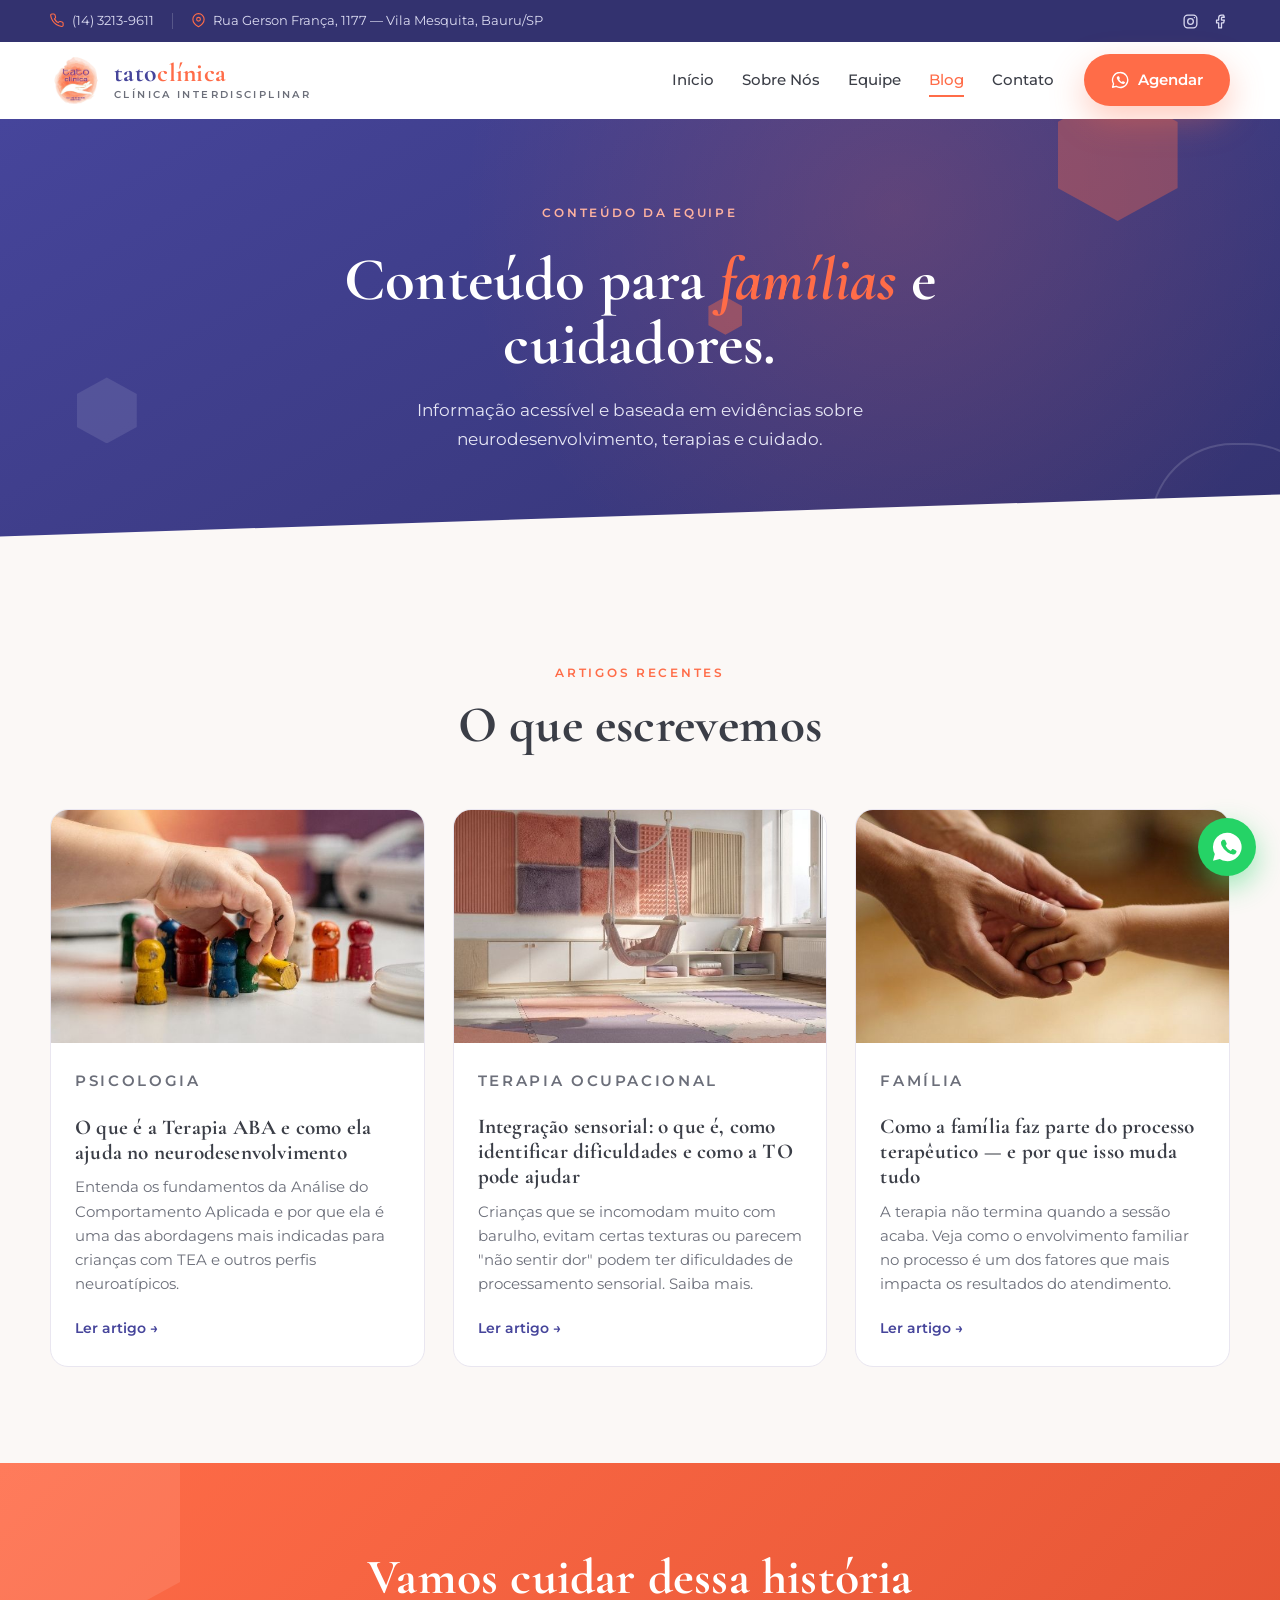
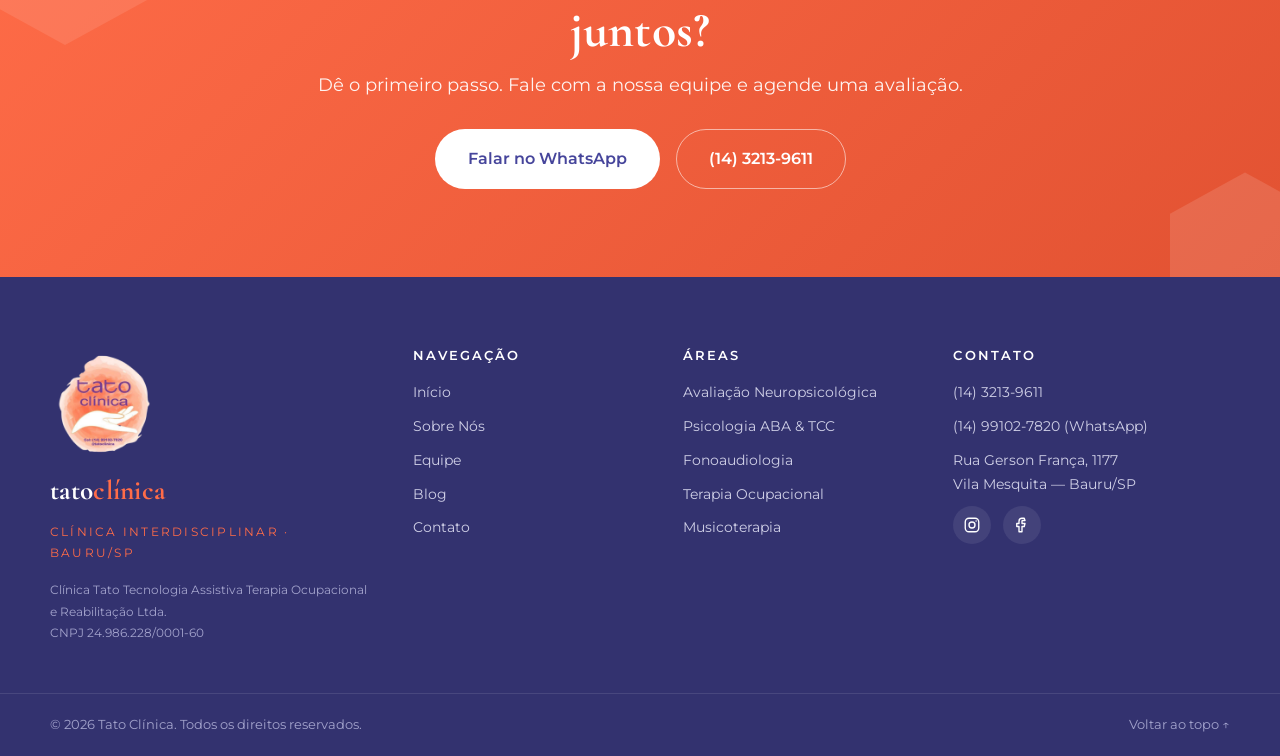
==== blog/index.html @ 5f47b499 "feat: publicacao inicial do site Co-authored-by: Cursor <cursoragent@cursor.com>" ====
<!-- ===================== blog/index.html ===================== -->
<!DOCTYPE html>
<html lang="pt-BR">
<head>
  <meta charset="UTF-8" />
  <meta name="viewport" content="width=device-width, initial-scale=1.0" />
  <title>Blog — Tato Clínica</title>
  <meta name="description" content="Artigos sobre neurodesenvolvimento, terapias e orientações para famílias — escritos pela equipe da Tato Clínica em Bauru/SP." />
  <link rel="apple-touch-icon" sizes="180x180" href="../assets/img/apple-touch-icon.png" />
  <link rel="icon" type="image/png" sizes="32x32" href="../assets/img/favicon-32x32.png" />
  <link rel="icon" type="image/png" sizes="16x16" href="../assets/img/favicon-16x16.png" />
  <link rel="icon" href="../assets/img/favicon.ico" />
  <link rel="manifest" href="../assets/img/site.webmanifest" />
  <meta name="theme-color" content="#ffffff" />

  <link rel="preconnect" href="https://fonts.googleapis.com">
  <link rel="preconnect" href="https://fonts.gstatic.com" crossorigin>
  <link href="https://fonts.googleapis.com/css2?family=Cormorant+Garamond:ital,wght@0,500;0,600;0,700;1,600&family=Montserrat:wght@400;500;600&display=swap" rel="stylesheet">

  <link rel="stylesheet" href="../style.css" />
</head>
<body>

  <!-- ============ TOP BAR ============ -->
  <div class="topbar">
    <div class="container topbar__inner">
      <span class="topbar__item">
        <svg class="ic" viewBox="0 0 24 24" aria-hidden="true"><path d="M21 16.5v3a2 2 0 0 1-2.2 2 19.8 19.8 0 0 1-8.6-3.1 19.5 19.5 0 0 1-6-6A19.8 19.8 0 0 1 1.1 3.8 2 2 0 0 1 3.1 1.6h3a2 2 0 0 1 2 1.7c.1 1 .4 1.9.7 2.8a2 2 0 0 1-.5 2.1L7.1 9.4a16 16 0 0 0 6 6l1.2-1.2a2 2 0 0 1 2.1-.5c.9.3 1.8.6 2.8.7a2 2 0 0 1 1.7 2Z"/></svg>
        (14) 3213-9611
      </span>
      <span class="topbar__divider" aria-hidden="true"></span>
      <span class="topbar__item">
        <svg class="ic" viewBox="0 0 24 24" aria-hidden="true"><path d="M21 10c0 7-9 12-9 12s-9-5-9-12a9 9 0 0 1 18 0Z"/><circle cx="12" cy="10" r="3"/></svg>
        Rua Gerson França, 1177 — Vila Mesquita, Bauru/SP
      </span>
      <span class="topbar__social">
        <a href="https://instagram.com/tatoclinica" target="_blank" rel="noopener" aria-label="Instagram da Tato Clínica">
          <svg class="ic" viewBox="0 0 24 24" aria-hidden="true"><rect x="3" y="3" width="18" height="18" rx="5"/><circle cx="12" cy="12" r="4"/><circle cx="17.5" cy="6.5" r="1" fill="currentColor" stroke="none"/></svg>
        </a>
        <a href="https://facebook.com/tatoclinica" target="_blank" rel="noopener" aria-label="Facebook da Tato Clínica">
          <svg class="ic" viewBox="0 0 24 24" aria-hidden="true"><path d="M15 3h-3a4 4 0 0 0-4 4v3H5v4h3v7h4v-7h3l1-4h-4V7a1 1 0 0 1 1-1h3Z"/></svg>
        </a>
      </span>
    </div>
  </div>

  <!-- ============ HEADER / NAV ============ -->
  <header class="site-header" id="topo">
    <div class="container header__inner">
      <a href="/" class="brand" aria-label="Tato Clínica — início">
        <span class="brand__mark">
          <img src="../assets/img/logo-fundo-claro-tatoclinica_.png" alt="Logo da Tato Clínica" />
        </span>
        <span class="brand__text">
          <span class="brand__word">tato<em>clínica</em></span>
          <span class="brand__sub">Clínica Interdisciplinar</span>
        </span>
      </a>

      <nav class="nav" id="primary-nav" aria-label="Navegação principal">
        <ul class="nav__list">
          <li><a href="/" class="nav__link">Início</a></li>
          <li><a href="/sobre/" class="nav__link">Sobre Nós</a></li>
          <li><a href="/equipe/" class="nav__link">Equipe</a></li>
          <li><a href="/blog/" class="nav__link is-active">Blog</a></li>
          <li><a href="/contato/" class="nav__link">Contato</a></li>
        </ul>
        <a class="btn btn--coral nav__cta" href="https://wa.me/5514991027820?text=Ol%C3%A1!%20Gostaria%20de%20agendar%20um%20atendimento%20na%20Tato%20Cl%C3%ADnica." target="_blank" rel="noopener">
          <svg class="ic" viewBox="0 0 24 24" aria-hidden="true"><path d="M12 2a10 10 0 0 0-8.6 15l-1.3 4.7 4.8-1.3A10 10 0 1 0 12 2Z"/><path d="M8.5 7.5c.3-.6.6-.6.9-.6h.7c.2 0 .5 0 .7.5l.9 2c.1.3.1.5 0 .7l-.5.7c-.1.2-.2.4 0 .7a7 7 0 0 0 3 3c.3.1.5.1.7-.1l.7-.8c.2-.2.4-.2.7-.1l2 1c.4.2.4.4.4.6 0 1.1-.9 2.1-2 2.2-.6 0-1.4.1-4.4-1.6a11 11 0 0 1-4-4.6c-.6-1.3-.6-2.4-.4-3z" fill="#fff" stroke="none"/></svg>
          Agendar
        </a>
        <button class="nav__close" id="navClose" aria-label="Fechar menu">&times;</button>
      </nav>

      <button class="hamburger" id="hamburger" aria-label="Abrir menu" aria-expanded="false" aria-controls="primary-nav">
        <span></span><span></span><span></span>
      </button>
    </div>
  </header>
  <div class="nav-overlay" id="navOverlay"></div>

  <main>

    <!-- ============ PAGE HERO ============ -->
    <section class="page-hero">
      <div class="hero__deco" aria-hidden="true">
        <span class="hex hex--a"></span>
        <span class="hex hex--b"></span>
        <span class="hex hex--c"></span>
        <span class="hex hex--ring"></span>
      </div>

      <div class="container page-hero__inner">
        <p class="eyebrow eyebrow--light" data-reveal>Conteúdo da equipe</p>
        <h1 class="page-hero__title" data-reveal>
          Conteúdo para <em>famílias</em> e cuidadores.
        </h1>
        <p class="page-hero__lead" data-reveal>
          Informação acessível e baseada em evidências sobre neurodesenvolvimento, terapias e cuidado.
        </p>
      </div>

      <div class="page-hero__wave" style="background:var(--warm)" aria-hidden="true"></div>
    </section>

    <!-- ============ LISTAGEM DE POSTS ============ -->
    <section class="blog-section">
      <div class="container">
        <header class="section-head" data-reveal>
          <p class="eyebrow">Artigos recentes</p>
          <h2 class="section-title">O que escrevemos</h2>
        </header>

        <div class="blog-grid">
          <article class="blog-card" data-reveal>
            <div class="blog-card__thumb">
              <img src="../assets/img/blog-thumb-aba-tatoclinica.jpg" alt="Terapia ABA — criança em sessão terapêutica" loading="lazy">
            </div>
            <div class="blog-card__body">
              <p class="blog-card__cat">Psicologia</p>
              <h3>O que é a Terapia ABA e como ela ajuda no neurodesenvolvimento</h3>
              <p>Entenda os fundamentos da Análise do Comportamento Aplicada e por que ela é uma das abordagens mais indicadas para crianças com TEA e outros perfis neuroatípicos.</p>
              <a href="/blog/o-que-e-terapia-aba/" class="blog-card__link">Ler artigo →</a>
            </div>
          </article>

          <article class="blog-card" data-reveal>
            <div class="blog-card__thumb">
              <img src="../assets/img/blog-thumb-integracao-sensorial-tatoclinica.jpg" alt="Sala de integração sensorial para crianças" loading="lazy">
            </div>
            <div class="blog-card__body">
              <p class="blog-card__cat">Terapia Ocupacional</p>
              <h3>Integração sensorial: o que é, como identificar dificuldades e como a TO pode ajudar</h3>
              <p>Crianças que se incomodam muito com barulho, evitam certas texturas ou parecem "não sentir dor" podem ter dificuldades de processamento sensorial. Saiba mais.</p>
              <a href="/blog/integracao-sensorial-criancas/" class="blog-card__link">Ler artigo →</a>
            </div>
          </article>

          <article class="blog-card" data-reveal>
            <div class="blog-card__thumb">
              <img src="../assets/img/blog-thumb-familia-tatoclinica.jpg" alt="Família e cuidado no processo terapêutico" loading="lazy">
            </div>
            <div class="blog-card__body">
              <p class="blog-card__cat">Família</p>
              <h3>Como a família faz parte do processo terapêutico — e por que isso muda tudo</h3>
              <p>A terapia não termina quando a sessão acaba. Veja como o envolvimento familiar no processo é um dos fatores que mais impacta os resultados do atendimento.</p>
              <a href="/blog/orientando-familias-no-processo-terapeutico/" class="blog-card__link">Ler artigo →</a>
            </div>
          </article>
        </div>
      </div>
    </section>

    <!-- ============ CTA BAND ============ -->
    <section class="cta-band">
      <div class="cta-band__deco" aria-hidden="true"><span class="hex hex--f"></span><span class="hex hex--g"></span></div>
      <div class="container cta-band__inner" data-reveal>
        <h2>Vamos cuidar dessa história juntos?</h2>
        <p>Dê o primeiro passo. Fale com a nossa equipe e agende uma avaliação.</p>
        <div class="cta-band__actions">
          <a class="btn btn--white btn--lg" href="https://wa.me/5514991027820?text=Ol%C3%A1!%20Gostaria%20de%20agendar%20uma%20avalia%C3%A7%C3%A3o%20na%20Tato%20Cl%C3%ADnica." target="_blank" rel="noopener">Falar no WhatsApp</a>
          <a class="btn btn--outline-light btn--lg" href="tel:+551432139611">(14) 3213-9611</a>
        </div>
      </div>
    </section>

  </main>

  <!-- ============ FOOTER ============ -->
  <footer class="site-footer">
    <div class="container footer__grid">
      <div class="footer__brand">
        <img class="footer__logo" src="../assets/img/logo-fundo-claro-tatoclinica_.png" alt="Logo da Tato Clínica">
        <span class="brand__word brand__word--light">tato<em>clínica</em></span>
        <p class="footer__tag">Clínica Interdisciplinar · Bauru/SP</p>
        <p class="footer__legal">Clínica Tato Tecnologia Assistiva Terapia Ocupacional e Reabilitação Ltda.<br>CNPJ 24.986.228/0001-60</p>
      </div>

      <nav class="footer__col" aria-label="Páginas">
        <h4>Navegação</h4>
        <a href="/">Início</a>
        <a href="/sobre/">Sobre Nós</a>
        <a href="/equipe/">Equipe</a>
        <a href="/blog/">Blog</a>
        <a href="/contato/">Contato</a>
      </nav>

      <nav class="footer__col" aria-label="Áreas">
        <h4>Áreas</h4>
        <a href="/#areas">Avaliação Neuropsicológica</a>
        <a href="/#areas">Psicologia ABA &amp; TCC</a>
        <a href="/#areas">Fonoaudiologia</a>
        <a href="/#areas">Terapia Ocupacional</a>
        <a href="/#areas">Musicoterapia</a>
      </nav>

      <div class="footer__col footer__contact">
        <h4>Contato</h4>
        <a href="tel:+551432139611">(14) 3213-9611</a>
        <a href="https://wa.me/5514991027820" target="_blank" rel="noopener">(14) 99102-7820 (WhatsApp)</a>
        <span>Rua Gerson França, 1177<br>Vila Mesquita — Bauru/SP</span>
        <div class="footer__social">
          <a href="https://instagram.com/tatoclinica" target="_blank" rel="noopener" aria-label="Instagram"><svg class="ic" viewBox="0 0 24 24"><rect x="3" y="3" width="18" height="18" rx="5"/><circle cx="12" cy="12" r="4"/><circle cx="17.5" cy="6.5" r="1" fill="currentColor" stroke="none"/></svg></a>
          <a href="https://facebook.com/tatoclinica" target="_blank" rel="noopener" aria-label="Facebook"><svg class="ic" viewBox="0 0 24 24"><path d="M15 3h-3a4 4 0 0 0-4 4v3H5v4h3v7h4v-7h3l1-4h-4V7a1 1 0 0 1 1-1h3Z"/></svg></a>
        </div>
      </div>
    </div>

    <div class="footer__bar">
      <div class="container footer__bar-inner">
        <span>© <span id="year">2026</span> Tato Clínica. Todos os direitos reservados.</span>
        <a href="#topo" class="footer__top">Voltar ao topo ↑</a>
      </div>
    </div>
  </footer>

  <a class="wa-float" href="https://wa.me/5514991027820?text=Ol%C3%A1!%20Vim%20pelo%20site%20da%20Tato%20Cl%C3%ADnica." target="_blank" rel="noopener" aria-label="Fale conosco no WhatsApp">
    <svg viewBox="0 0 24 24" aria-hidden="true"><path d="M12 2a10 10 0 0 0-8.6 15l-1.3 4.7 4.8-1.3A10 10 0 1 0 12 2Z" fill="#fff"/><path d="M8.5 7.5c.3-.6.6-.6.9-.6h.7c.2 0 .5 0 .7.5l.9 2c.1.3.1.5 0 .7l-.5.7c-.1.2-.2.4 0 .7a7 7 0 0 0 3 3c.3.1.5.1.7-.1l.7-.8c.2-.2.4-.2.7-.1l2 1c.4.2.4.4.4.6 0 1.1-.9 2.1-2 2.2-.6 0-1.4.1-4.4-1.6a11 11 0 0 1-4-4.6c-.6-1.3-.6-2.4-.4-3z" fill="#25D366"/></svg>
  </a>

  <script src="../script.js"></script>
</body>
</html>
---- style.css ----
/* ===================== style.css ===================== */
/* Tato Clínica — Clínica Interdisciplinar
   Paleta: Carvão #3B3E47 · Branco #FFF · Coral #FF6C48 · Roxo #46459B
            Coral-300 #FCC5AC (pêssego médio, fundos decorativos)
   Tipografia: Cormorant Garamond (títulos) + Montserrat (corpo)
   Motivo de marca: hexágono coral                                    */

:root{
  --carvao:#3B3E47;
  --branco:#FFFFFF;
  --coral:#FF6C48;
  --coral-700:#E25232;
  --coral-300:#FCC5AC;
  --coral-200:#FFE3DA;
  --roxo:#46459B;
  --roxo-800:#33326F;
  --roxo-600:#54539F;
  --roxo-300:#9897cf;
  --roxo-050:#F1F1FB;
  --warm:#FBF8F6;
  --ink:#3B3E47;
  --muted:#6c6f7a;
  --line:#e9e6f0;

  --font-display:'Cormorant Garamond', Georgia, serif;
  --font-body:'Montserrat', 'Helvetica Neue', Arial, sans-serif;

  --maxw:1180px;
  --radius:18px;
  --shadow-sm:0 4px 18px rgba(59,62,71,.07);
  --shadow-md:0 18px 45px rgba(59,62,71,.12);
  --shadow-coral:0 14px 34px rgba(255,108,72,.35);
  --ease:cubic-bezier(.22,.61,.36,1);
}

*{box-sizing:border-box;margin:0;padding:0}
html{scroll-behavior:smooth;-webkit-text-size-adjust:100%}
body{
  font-family:var(--font-body);
  color:var(--ink);
  background:var(--branco);
  line-height:1.65;
  font-weight:400;
  overflow-x:hidden;
}
img{max-width:100%;display:block}
a{color:inherit;text-decoration:none}
ul{list-style:none}
.container{width:min(100% - 40px, var(--maxw));margin-inline:auto}

/* ---------- Tipografia base ---------- */
h1,h2,h3,h4{font-family:var(--font-display);font-weight:700;line-height:1.08;color:var(--carvao);letter-spacing:.2px}
.section-title{font-size:clamp(2rem,4.6vw,3.2rem);margin-bottom:.4em}
.section-title em{font-style:italic;color:var(--coral)}
.section-head{max-width:680px;margin:0 auto 56px;text-align:center}
.section-sub{color:var(--muted);font-size:1.05rem}
.eyebrow{
  font-family:var(--font-body);font-weight:600;font-size:.78rem;
  text-transform:uppercase;letter-spacing:.22em;color:var(--coral);
  margin-bottom:14px;display:inline-block;
}
.eyebrow--light{color:#ffb3a0}
.ic{width:18px;height:18px;fill:none;stroke:currentColor;stroke-width:1.8;stroke-linecap:round;stroke-linejoin:round}

/* ---------- Botões ---------- */
.btn{
  --b:var(--coral);
  display:inline-flex;align-items:center;gap:9px;
  font-family:var(--font-body);font-weight:600;font-size:.92rem;
  padding:13px 26px;border-radius:999px;border:1.5px solid transparent;
  cursor:pointer;transition:transform .25s var(--ease), box-shadow .25s var(--ease), background .25s, color .25s;
  white-space:nowrap;
}
.btn--lg{padding:16px 32px;font-size:1rem}
.btn--coral{background:var(--coral);color:#fff;box-shadow:var(--shadow-coral)}
.btn--coral:hover{background:var(--coral-700);transform:translateY(-3px)}
.btn--coral .ic{stroke:#fff}
.btn--ghost{background:transparent;color:#fff;border-color:rgba(255,255,255,.45)}
.btn--ghost:hover{background:rgba(255,255,255,.12);transform:translateY(-3px)}
.btn--white{background:#fff;color:var(--roxo)}
.btn--white:hover{transform:translateY(-3px);box-shadow:0 16px 34px rgba(0,0,0,.18)}
.btn--outline-light{background:transparent;color:#fff;border-color:rgba(255,255,255,.55)}
.btn--outline-light:hover{background:rgba(255,255,255,.12);transform:translateY(-3px)}

/* ---------- Top bar ---------- */
.topbar{background:var(--roxo-800);color:#dcdcf2;font-size:.8rem}
.topbar__inner{display:flex;align-items:center;gap:18px;min-height:42px;flex-wrap:wrap}
.topbar__item{display:inline-flex;align-items:center;gap:7px}
.topbar__item .ic{width:15px;height:15px;color:var(--coral)}
.topbar__divider{width:1px;height:16px;background:rgba(255,255,255,.18)}
.topbar__social{margin-left:auto;display:flex;gap:14px}
.topbar__social a{display:inline-flex;transition:color .2s}
.topbar__social a:hover{color:var(--coral)}
.topbar__social .ic{width:17px;height:17px}

/* ---------- Header / Nav ---------- */
.site-header{position:sticky;top:0;z-index:60;background:rgba(255,255,255,.92);backdrop-filter:blur(10px);border-bottom:1px solid transparent;transition:box-shadow .3s, border-color .3s, background .3s}
.site-header.is-scrolled{box-shadow:0 6px 24px rgba(59,62,71,.08);border-color:var(--line)}
.header__inner{display:flex;align-items:center;gap:24px;min-height:76px}

.brand{display:flex;align-items:center;gap:12px}
.brand__mark{width:52px;height:52px;flex:none;display:block}
.brand__mark img{width:100%;height:100%;object-fit:contain}
.brand__text{display:flex;flex-direction:column;line-height:1}
.brand__word{font-family:var(--font-display);font-weight:700;font-size:1.6rem;color:var(--roxo);letter-spacing:.3px}
.brand__word em{font-style:normal;color:var(--coral)}
.brand__word--light{color:#fff;font-size:1.7rem}
.brand__word--light em{color:var(--coral)}
.brand__sub{font-family:var(--font-body);font-size:.62rem;font-weight:600;letter-spacing:.24em;text-transform:uppercase;color:var(--muted);margin-top:4px}

.nav{display:flex;align-items:center;gap:30px;margin-left:auto}
.nav__list{display:flex;gap:28px}
.nav__link{position:relative;font-weight:500;font-size:.95rem;color:var(--carvao);padding:6px 0;transition:color .2s}
.nav__link::after{content:"";position:absolute;left:0;bottom:-2px;width:0;height:2px;background:var(--coral);transition:width .3s var(--ease)}
.nav__link:hover,.nav__link.is-active{color:var(--coral)}
.nav__link:hover::after,.nav__link.is-active::after{width:100%}
.nav__close{display:none;background:none;border:0;font-size:2.2rem;color:#fff;cursor:pointer;line-height:1}

.hamburger{display:none;flex-direction:column;gap:5px;background:none;border:0;cursor:pointer;padding:8px}
.hamburger span{width:26px;height:2.5px;background:var(--carvao);border-radius:2px;transition:.3s var(--ease)}
.nav-overlay{position:fixed;inset:0;background:rgba(51,50,111,.45);opacity:0;visibility:hidden;transition:.3s;z-index:55}
.nav-overlay.is-open{opacity:1;visibility:visible}

/* ---------- Hexágonos decorativos ---------- */
.hex{
  position:absolute;display:block;
  background:var(--coral);
  clip-path:polygon(50% 0,100% 25%,100% 75%,50% 100%,0 75%,0 25%);
  opacity:.5;
}
.hex--ring{
  background:none;border:2px solid rgba(255,255,255,.35);
  clip-path:none;border-radius:0;
  -webkit-mask:none;
}

/* ---------- Hero ---------- */
.hero{position:relative;background:linear-gradient(150deg,var(--roxo) 0%,var(--roxo-800) 100%);color:#fff;overflow:hidden;padding:84px 0 120px}
.hero::before{content:"";position:absolute;inset:0;background:radial-gradient(circle at 78% 18%, rgba(255,108,72,.20), transparent 45%);pointer-events:none}
.hero__deco{position:absolute;inset:0;pointer-events:none}
.hero__deco .hex--a{width:120px;height:132px;top:-30px;right:8%;opacity:.35;animation:float 9s ease-in-out infinite}
.hero__deco .hex--b{width:60px;height:66px;bottom:120px;left:6%;background:#fff;opacity:.10;animation:float 7s ease-in-out infinite reverse}
.hero__deco .hex--c{width:34px;height:38px;top:40%;right:42%;opacity:.4;animation:float 8s ease-in-out infinite}
.hero__deco .hex--ring{width:180px;height:180px;border-radius:46%;bottom:-60px;right:-50px;opacity:.4}

.hero__inner{position:relative;display:grid;grid-template-columns:1.05fr .95fr;gap:60px;align-items:center}
.hero__title{font-size:clamp(2.6rem,6vw,4.6rem);line-height:1.02;color:#fff;margin:6px 0 22px}
.hero__title em{font-style:italic;color:var(--coral)}
.hero__lead{font-size:1.12rem;color:#e6e6f5;max-width:540px;margin-bottom:34px}
.hero__actions{display:flex;gap:16px;flex-wrap:wrap;margin-bottom:30px}
.hero__trust{display:inline-flex;align-items:center;gap:10px;font-size:.92rem;color:#c8c8e8}
.hero__dot{width:9px;height:9px;border-radius:50%;background:var(--coral);box-shadow:0 0 0 5px rgba(255,108,72,.22)}

.hero__visual{position:relative}
.hero__figure{position:relative;border-radius:26px;overflow:hidden;box-shadow:0 30px 70px rgba(0,0,0,.35);border:6px solid rgba(255,255,255,.08)}
.hero__figure img{width:100%;height:440px;object-fit:cover}
.hero__badge{position:absolute;bottom:-26px;left:-26px;background:var(--coral);color:#fff;border-radius:20px;padding:18px 24px;text-align:center;box-shadow:var(--shadow-coral)}
.hero__badge strong{font-family:var(--font-display);font-size:2.6rem;display:block;line-height:1}
.hero__badge span{font-size:.74rem;font-weight:600;text-transform:uppercase;letter-spacing:.12em}
.hero__wave{position:absolute;left:0;right:0;bottom:-1px;height:70px;background:var(--branco);clip-path:polygon(0 60%,100% 0,100% 100%,0 100%)}

/* ---------- Stats ---------- */
.stats{background:var(--branco);padding:64px 0}
.stats__grid{display:grid;grid-template-columns:repeat(3,1fr);gap:30px}
.stat{text-align:center;padding:24px;border-radius:var(--radius);background:var(--warm);border:1px solid var(--line);position:relative;overflow:hidden}
.stat::before{content:"";position:absolute;top:-20px;right:-20px;width:70px;height:78px;background:var(--coral-300);clip-path:polygon(50% 0,100% 25%,100% 75%,50% 100%,0 75%,0 25%)}
.stat__num{font-family:var(--font-display);font-weight:700;font-size:3.2rem;color:var(--roxo);line-height:1;display:block;position:relative}
.stat__num--word{font-size:2.6rem}
.stat__label{display:block;margin-top:10px;color:var(--muted);font-size:.95rem;position:relative}

/* ---------- Sobre ---------- */
.sobre{padding:104px 0;background:var(--coral-300)}
.sobre__grid{display:grid;grid-template-columns:.9fr 1.1fr;gap:70px;align-items:center}
.sobre__media{position:relative}
.hexframe{position:relative;border-radius:24px;overflow:hidden;box-shadow:var(--shadow-md)}
.hexframe img{width:100%;height:480px;object-fit:cover}
.hexframe__accent{position:absolute;width:130px;height:144px;background:var(--coral);clip-path:polygon(50% 0,100% 25%,100% 75%,50% 100%,0 75%,0 25%);top:-34px;left:-34px;z-index:-1;opacity:.9}
.sobre__media::after{content:"";position:absolute;width:90px;height:100px;border:2px solid var(--roxo-300);clip-path:polygon(50% 0,100% 25%,100% 75%,50% 100%,0 75%,0 25%);bottom:-30px;right:-22px;z-index:-1}
.sobre__text p{margin-bottom:18px;color:var(--carvao)}
.sobre__text strong{color:var(--carvao)}
.pills{display:flex;flex-wrap:wrap;gap:10px;margin-top:28px}
.pills li{background:rgba(255,255,255,.65);color:var(--roxo);font-size:.84rem;font-weight:500;padding:9px 16px;border-radius:999px;border:1px solid rgba(70,69,155,.18)}

/* ---------- Áreas ---------- */
.areas{padding:104px 0;background:var(--warm)}
.areas__grid{display:grid;grid-template-columns:repeat(3,1fr);gap:24px}
.area-card{background:#fff;border:1px solid var(--line);border-radius:var(--radius);padding:34px 30px;transition:transform .35s var(--ease), box-shadow .35s var(--ease), border-color .35s;position:relative;overflow:hidden}
.area-card::after{content:"";position:absolute;inset:0;background:linear-gradient(180deg,transparent 60%,rgba(70,69,155,.04));opacity:0;transition:.35s}
.area-card:hover{transform:translateY(-8px);box-shadow:var(--shadow-md);border-color:transparent}
.area-card:hover::after{opacity:1}
.area-card--wide{grid-column:span 2}
.area-card__icon{display:grid;place-items:center;width:62px;height:68px;margin-bottom:22px;background:linear-gradient(150deg,var(--roxo),var(--roxo-600));clip-path:polygon(50% 0,100% 25%,100% 75%,50% 100%,0 75%,0 25%);transition:.35s var(--ease)}
.area-card__icon svg{width:28px;height:28px;fill:none;stroke:#fff;stroke-width:1.7;stroke-linecap:round;stroke-linejoin:round}
.area-card:hover .area-card__icon{background:linear-gradient(150deg,var(--coral),var(--coral-700));transform:rotate(-6deg) scale(1.05)}
.area-card h3{font-size:1.45rem;margin-bottom:10px}
.area-card p{color:var(--muted);font-size:.95rem}

/* ---------- Missão / Visão ---------- */
.purpose{position:relative;background:linear-gradient(135deg,var(--carvao),#2e313a);color:#fff;padding:96px 0;overflow:hidden}
.purpose__deco .hex--d{width:200px;height:220px;top:-50px;right:-40px;opacity:.12;background:#fff}
.purpose__deco .hex--e{width:120px;height:132px;bottom:-40px;left:-30px;opacity:.5}
.purpose__grid{position:relative;display:grid;grid-template-columns:1fr 1fr;gap:30px}
.purpose__card{background:rgba(255,255,255,.05);border:1px solid rgba(255,255,255,.12);border-radius:var(--radius);padding:40px 38px;backdrop-filter:blur(4px);transition:transform .35s var(--ease), background .35s}
.purpose__card:hover{transform:translateY(-6px);background:rgba(255,255,255,.08)}
.purpose__tag{font-family:var(--font-display);font-size:1.9rem;color:var(--coral);display:block;margin-bottom:14px}
.purpose__card p{color:#dadbe4;font-size:1.05rem}

/* ---------- Valores ---------- */
.values{padding:104px 0;background:var(--branco)}
.values__grid{display:grid;grid-template-columns:repeat(4,1fr);gap:22px}
.value{padding:30px 26px;border-radius:var(--radius);background:var(--warm);border:1px solid var(--line);transition:transform .3s var(--ease), box-shadow .3s}
.value:hover{transform:translateY(-6px);box-shadow:var(--shadow-sm);background:#fff}
.value__hex{display:grid;place-items:center;width:50px;height:56px;margin-bottom:18px;background:var(--coral-300);color:var(--coral-700);font-family:var(--font-display);font-weight:700;font-size:1.25rem;clip-path:polygon(50% 0,100% 25%,100% 75%,50% 100%,0 75%,0 25%)}
.value h3{font-size:1.28rem;margin-bottom:8px}
.value p{color:var(--muted);font-size:.9rem}

/* ---------- Equipe ---------- */
.team{padding:104px 0;background:var(--roxo-050)}
.team__grid{display:grid;grid-template-columns:repeat(4,1fr);gap:26px}
.member{background:#fff;border:1px solid var(--line);border-radius:var(--radius);padding:32px 22px;text-align:center;transition:transform .35s var(--ease), box-shadow .35s}
.member:hover{transform:translateY(-8px);box-shadow:var(--shadow-md)}
.member__frame{width:140px;height:154px;margin:0 auto 18px;position:relative}
.member__frame::before{content:"";position:absolute;inset:-7px;background:var(--coral);clip-path:polygon(50% 0,100% 25%,100% 75%,50% 100%,0 75%,0 25%);transition:.35s var(--ease)}
.member:hover .member__frame::before{background:var(--roxo);transform:rotate(6deg)}
.member__frame img{position:relative;width:100%;height:100%;object-fit:cover;clip-path:polygon(50% 0,100% 25%,100% 75%,50% 100%,0 75%,0 25%)}
.member h3{font-size:1.32rem;margin-bottom:2px}
.member__role{color:var(--coral);font-weight:600;font-size:.86rem}
.member__reg{color:var(--roxo);font-size:.74rem;font-weight:600;letter-spacing:.05em;margin:4px 0 12px}
.member__areas{color:var(--muted);font-size:.83rem;line-height:1.55}

/* ---------- CTA band ---------- */
.cta-band{position:relative;background:linear-gradient(135deg,var(--coral),var(--coral-700));color:#fff;padding:88px 0;overflow:hidden;text-align:center}
.cta-band__deco .hex--f{width:230px;height:252px;top:-70px;left:-50px;background:#fff;opacity:.10}
.cta-band__deco .hex--g{width:150px;height:165px;bottom:-60px;right:-40px;background:#fff;opacity:.12}
.cta-band__inner{position:relative;max-width:680px;margin:0 auto}
.cta-band h2{color:#fff;font-size:clamp(2rem,4.5vw,3.1rem);margin-bottom:12px}
.cta-band p{font-size:1.1rem;color:rgba(255,255,255,.92);margin-bottom:30px}
.cta-band__actions{display:flex;gap:16px;justify-content:center;flex-wrap:wrap}

/* ---------- Contato ---------- */
.contact{padding:104px 0;background:var(--branco)}
.contact__grid{display:grid;grid-template-columns:1fr 1.1fr;gap:60px;align-items:start}
.contact__list{margin-top:18px;display:flex;flex-direction:column;gap:22px}
.contact__list li{display:flex;gap:16px;align-items:flex-start}
.contact__ic{flex:none;display:grid;place-items:center;width:48px;height:53px;background:var(--roxo-050);color:var(--roxo);clip-path:polygon(50% 0,100% 25%,100% 75%,50% 100%,0 75%,0 25%)}
.contact__ic svg{width:22px;height:22px;fill:none;stroke:currentColor;stroke-width:1.7;stroke-linecap:round;stroke-linejoin:round}
.contact__list strong{color:var(--carvao)}
.contact__list a:hover{color:var(--coral)}
.contact__note{margin-top:24px;font-size:.88rem;color:var(--muted);font-style:italic}
.contact__map{border-radius:var(--radius);overflow:hidden;box-shadow:var(--shadow-md);border:1px solid var(--line)}
.contact__map iframe{width:100%;height:440px;border:0;display:block;filter:grayscale(.15)}

/* ---------- Footer ---------- */
.site-footer{background:var(--roxo-800);color:#cfcfe6}
.footer__grid{display:grid;grid-template-columns:1.4fr 1fr 1fr 1.2fr;gap:40px;padding:72px 0 50px}
.footer__logo{width:108px;height:auto;margin-bottom:12px}
.footer__tag{font-size:.78rem;letter-spacing:.18em;text-transform:uppercase;color:var(--coral);margin:8px 0 16px}
.footer__legal{font-size:.78rem;color:#a3a3cc;line-height:1.7}
.footer__col h4{font-family:var(--font-body);font-size:.8rem;text-transform:uppercase;letter-spacing:.16em;color:#fff;margin-bottom:18px;font-weight:600}
.footer__col a,.footer__col span{display:block;color:#cfcfe6;font-size:.9rem;margin-bottom:10px;transition:color .2s}
.footer__col a:hover{color:var(--coral)}
.footer__social{display:flex;gap:12px;margin-top:8px}
.footer__social a{display:inline-flex;width:38px;height:38px;border-radius:50%;background:rgba(255,255,255,.08);align-items:center;justify-content:center;margin:0}
.footer__social a:hover{background:var(--coral)}
.footer__social .ic{width:18px;height:18px;color:#fff}
.footer__bar{border-top:1px solid rgba(255,255,255,.1)}
.footer__bar-inner{display:flex;justify-content:space-between;align-items:center;padding:20px 0;font-size:.82rem;color:#a3a3cc;flex-wrap:wrap;gap:10px}
.footer__top:hover{color:var(--coral)}

/* ---------- WhatsApp flutuante ---------- */
.wa-float{position:fixed;bottom:24px;right:24px;width:58px;height:58px;border-radius:50%;background:#25D366;display:grid;place-items:center;box-shadow:0 10px 28px rgba(37,211,102,.45);z-index:70;transition:transform .25s var(--ease);animation:pulse 2.4s infinite}
.wa-float:hover{transform:scale(1.08)}
.wa-float svg{width:34px;height:34px}

/* ---------- Animações ---------- */
@keyframes float{0%,100%{transform:translateY(0) rotate(0)}50%{transform:translateY(-18px) rotate(8deg)}}
@keyframes pulse{0%{box-shadow:0 10px 28px rgba(37,211,102,.45),0 0 0 0 rgba(37,211,102,.5)}70%{box-shadow:0 10px 28px rgba(37,211,102,.45),0 0 0 16px rgba(37,211,102,0)}100%{box-shadow:0 10px 28px rgba(37,211,102,.45),0 0 0 0 rgba(37,211,102,0)}}

[data-reveal]{opacity:0;transform:translateY(28px);transition:opacity .7s var(--ease), transform .7s var(--ease)}
[data-reveal].is-visible{opacity:1;transform:none}
/* stagger dentro de grids */
.areas__grid [data-reveal].is-visible,
.values__grid [data-reveal].is-visible,
.team__grid [data-reveal].is-visible{transition-delay:var(--d,0s)}

/* ---------- Responsivo ---------- */
@media (max-width:980px){
  .hero__inner,.sobre__grid,.contact__grid{grid-template-columns:1fr}
  .hero__visual{order:-1;max-width:520px}
  .hero__badge{left:auto;right:-10px}
  .areas__grid,.values__grid,.team__grid{grid-template-columns:repeat(2,1fr)}
  .area-card--wide{grid-column:span 2}
  .purpose__grid{grid-template-columns:1fr}
  .footer__grid{grid-template-columns:1fr 1fr}
}
@media (max-width:760px){
  .topbar__item:nth-child(3),.topbar__divider{display:none}
  .hamburger{display:flex;margin-left:auto}
  .nav{
    position:fixed;top:0;right:0;height:100dvh;width:min(82%,340px);
    background:var(--roxo-800);flex-direction:column;align-items:flex-start;
    padding:90px 32px 40px;gap:0;margin:0;z-index:60;
    transform:translateX(100%);transition:transform .35s var(--ease);
  }
  .nav.is-open{transform:translateX(0)}
  .nav__list{flex-direction:column;gap:6px;width:100%}
  .nav__link{color:#fff;font-size:1.1rem;display:block;padding:12px 0;border-bottom:1px solid rgba(255,255,255,.1);width:100%}
  .nav__link::after{display:none}
  .nav__cta{margin-top:22px;width:100%;justify-content:center}
  .nav__close{display:block;position:absolute;top:22px;right:26px}
}
@media (max-width:560px){
  .stats__grid{grid-template-columns:1fr;gap:16px}
  .areas__grid,.values__grid,.team__grid{grid-template-columns:1fr}
  .area-card--wide{grid-column:span 1}
  .hero{padding:56px 0 90px}
  .hero__figure img{height:320px}
  .cta-band__actions{flex-direction:column}
  .btn{width:100%;justify-content:center}
  .footer__grid{grid-template-columns:1fr}
}

/* ---------- Hero de páginas internas ---------- */
.page-hero{
  position:relative;
  background:linear-gradient(150deg,var(--roxo) 0%,var(--roxo-800) 100%);
  color:#fff;overflow:hidden;padding:80px 0 110px;text-align:center;
}
.page-hero::before{
  content:"";position:absolute;inset:0;
  background:radial-gradient(circle at 70% 20%, rgba(255,108,72,.18), transparent 45%);
  pointer-events:none;
}
.page-hero__inner{position:relative;max-width:720px;margin:0 auto}
.page-hero__title{font-size:clamp(2.2rem,5vw,3.8rem);color:#fff;margin:10px 0 20px;line-height:1.06}
.page-hero__title em{font-style:italic;color:var(--coral)}
.page-hero__lead{font-size:1.08rem;color:#e6e6f5;max-width:560px;margin:0 auto}
.page-hero__wave{
  position:absolute;left:0;right:0;bottom:-1px;height:70px;
  background:var(--branco);clip-path:polygon(0 60%,100% 0,100% 100%,0 100%);
}
.page-hero--warm .page-hero__wave{background:var(--warm)}

/* ---------- Blog — listagem ---------- */
.blog-section{padding:96px 0;background:var(--warm)}
.blog-grid{display:grid;grid-template-columns:repeat(3,1fr);gap:28px}
.blog-card{
  background:#fff;border:1px solid var(--line);border-radius:var(--radius);
  overflow:hidden;display:flex;flex-direction:column;
  transition:transform .35s var(--ease),box-shadow .35s var(--ease);
}
.blog-card:hover{transform:translateY(-8px);box-shadow:var(--shadow-md)}
.blog-card__thumb{aspect-ratio:16/10;overflow:hidden}
.blog-card__thumb img{width:100%;height:100%;object-fit:cover;transition:transform .4s var(--ease)}
.blog-card:hover .blog-card__thumb img{transform:scale(1.04)}
.blog-card__body{padding:26px 24px;flex:1;display:flex;flex-direction:column}
.blog-card__cat{
  font-size:.75rem;font-weight:600;text-transform:uppercase;
  letter-spacing:.18em;color:var(--coral);margin-bottom:10px;
}
.blog-card h3{font-size:1.32rem;margin-bottom:10px;line-height:1.2}
.blog-card p{color:var(--muted);font-size:.92rem;flex:1;margin-bottom:20px}
.blog-card__link{
  display:inline-flex;align-items:center;gap:6px;
  font-size:.88rem;font-weight:600;color:var(--roxo);
  transition:color .2s,gap .2s;
}
.blog-card__link:hover{color:var(--coral);gap:10px}

/* ---------- Blog — artigo ---------- */
.post-wrap{max-width:780px;margin:0 auto;padding:72px 20px 104px}
.post-back{
  display:inline-flex;align-items:center;gap:8px;color:var(--roxo);
  font-weight:600;font-size:.9rem;margin-bottom:40px;transition:color .2s,gap .2s;
}
.post-back:hover{color:var(--coral);gap:12px}
.post-header{margin-bottom:44px}
.post-header__cat{
  font-size:.78rem;font-weight:600;text-transform:uppercase;
  letter-spacing:.2em;color:var(--coral);display:inline-block;margin-bottom:14px;
}
.post-header__title{
  font-family:var(--font-display);font-weight:700;
  font-size:clamp(1.9rem,4.5vw,3.2rem);
  color:var(--carvao);line-height:1.08;margin-bottom:18px;
}
.post-header__meta{
  color:var(--muted);font-size:.86rem;
  display:flex;gap:16px;flex-wrap:wrap;align-items:center;
}
.post-header__meta span{display:inline-flex;align-items:center;gap:5px}
.post-header__thumb{
  margin-top:36px;border-radius:var(--radius);
  overflow:hidden;box-shadow:var(--shadow-md);
}
.post-header__thumb img{width:100%;height:auto;display:block}
.post-body{color:#4d505b;font-size:1.04rem;line-height:1.8;margin-top:48px}
.post-body h2{font-family:var(--font-display);font-size:1.85rem;color:var(--carvao);margin:44px 0 16px}
.post-body h3{font-family:var(--font-display);font-size:1.4rem;color:var(--carvao);margin:34px 0 12px}
.post-body p{margin-bottom:20px}
.post-body ul,.post-body ol{margin:0 0 20px 22px}
.post-body li{margin-bottom:8px}
.post-body strong{color:var(--carvao)}
.post-cta{
  margin-top:60px;padding:40px 36px;background:var(--roxo-050);
  border-radius:var(--radius);border:1px solid var(--line);text-align:center;
}
.post-cta h3{font-size:1.65rem;margin-bottom:10px}
.post-cta p{color:var(--muted);margin-bottom:24px}

/* ---------- Contato — formulário ---------- */
.contact-form{margin-top:36px;display:flex;flex-direction:column;gap:18px}
.form-group label{
  display:block;font-size:.84rem;font-weight:600;
  color:var(--carvao);margin-bottom:6px;
}
.form-group input,
.form-group select,
.form-group textarea{
  width:100%;padding:13px 16px;
  border:1.5px solid var(--line);border-radius:12px;
  font-family:var(--font-body);font-size:.95rem;color:var(--ink);
  background:#fff;outline:none;
  transition:border-color .2s,box-shadow .2s;
}
.form-group input:focus,
.form-group select:focus,
.form-group textarea:focus{
  border-color:var(--roxo);
  box-shadow:0 0 0 3px rgba(70,69,155,.1);
}
.form-group textarea{resize:vertical;min-height:110px}

@media(max-width:980px){
  .blog-grid{grid-template-columns:repeat(2,1fr)}
}
@media(max-width:560px){
  .blog-grid{grid-template-columns:1fr}
  .post-wrap{padding:48px 0 70px}
  .post-cta{padding:28px 22px}
}

@media (prefers-reduced-motion:reduce){
  *{animation:none!important;transition:none!important}
  [data-reveal]{opacity:1;transform:none}
}
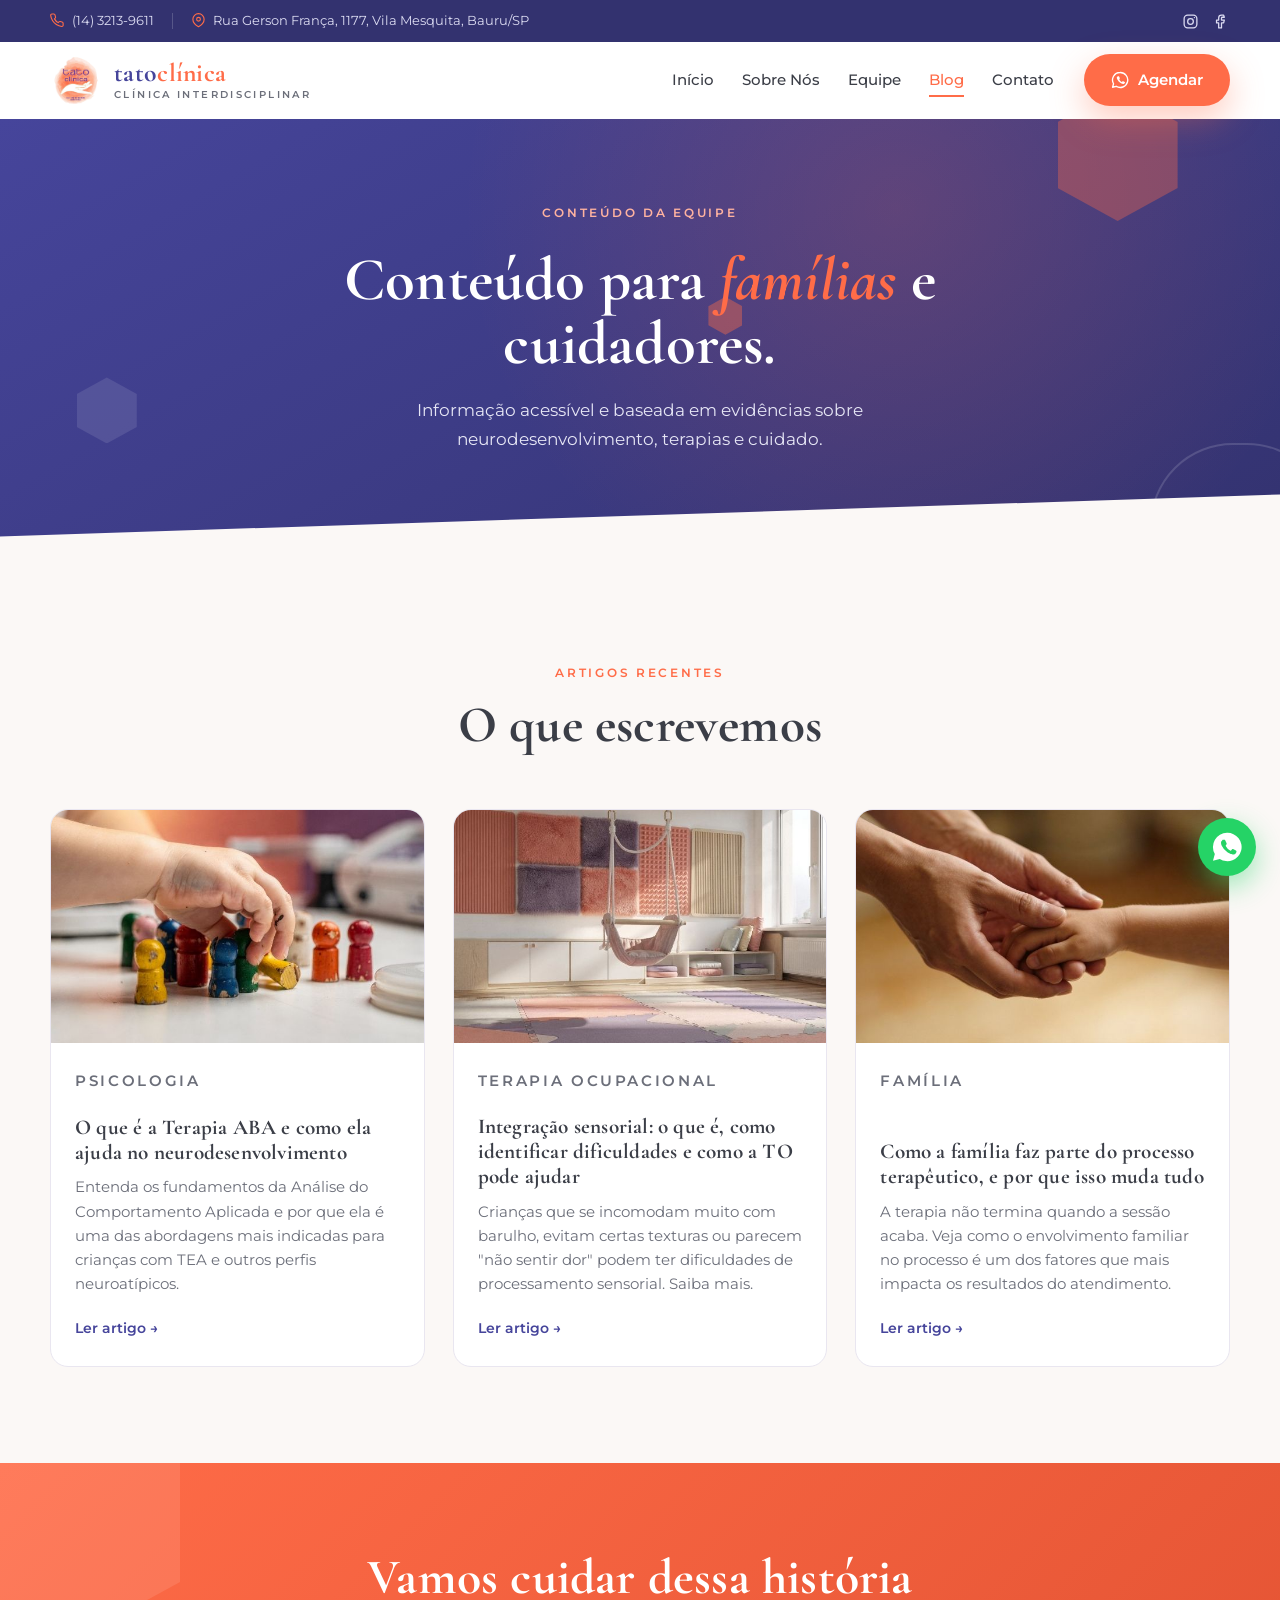
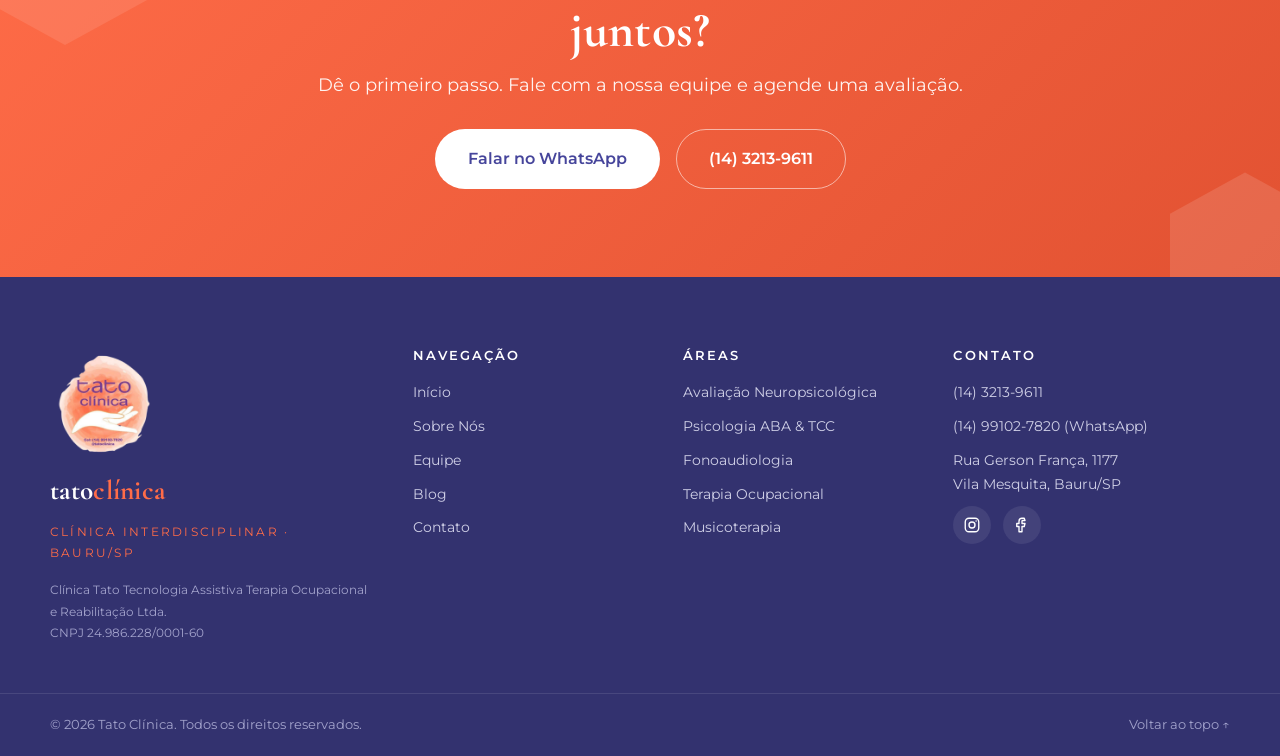
==== commit cb14f229: "refactor: update HTML titles and improve address formatting across multiple pages" ====
--- a/blog/index.html
+++ b/blog/index.html
@@ -4,13 +4,13 @@
 <head>
   <meta charset="UTF-8" />
   <meta name="viewport" content="width=device-width, initial-scale=1.0" />
-  <title>Blog — Tato Clínica</title>
-  <meta name="description" content="Artigos sobre neurodesenvolvimento, terapias e orientações para famílias — escritos pela equipe da Tato Clínica em Bauru/SP." />
-  <link rel="apple-touch-icon" sizes="180x180" href="../assets/img/apple-touch-icon.png" />
-  <link rel="icon" type="image/png" sizes="32x32" href="../assets/img/favicon-32x32.png" />
-  <link rel="icon" type="image/png" sizes="16x16" href="../assets/img/favicon-16x16.png" />
-  <link rel="icon" href="../assets/img/favicon.ico" />
-  <link rel="manifest" href="../assets/img/site.webmanifest" />
+  <title>Blog | Tato Clínica</title>
+  <meta name="description" content="Artigos sobre neurodesenvolvimento, terapias e orientações para famílias, escritos pela equipe da Tato Clínica em Bauru/SP." />
+  <link rel="apple-touch-icon" sizes="180x180" href="/assets/img/apple-touch-icon.png" />
+  <link rel="icon" type="image/png" sizes="32x32" href="/assets/img/favicon-32x32.png" />
+  <link rel="icon" type="image/png" sizes="16x16" href="/assets/img/favicon-16x16.png" />
+  <link rel="icon" href="/assets/img/favicon.ico" />
+  <link rel="manifest" href="/assets/img/site.webmanifest" />
   <meta name="theme-color" content="#ffffff" />
 
   <link rel="preconnect" href="https://fonts.googleapis.com">
@@ -31,7 +31,7 @@
       <span class="topbar__divider" aria-hidden="true"></span>
       <span class="topbar__item">
         <svg class="ic" viewBox="0 0 24 24" aria-hidden="true"><path d="M21 10c0 7-9 12-9 12s-9-5-9-12a9 9 0 0 1 18 0Z"/><circle cx="12" cy="10" r="3"/></svg>
-        Rua Gerson França, 1177 — Vila Mesquita, Bauru/SP
+        Rua Gerson França, 1177, Vila Mesquita, Bauru/SP
       </span>
       <span class="topbar__social">
         <a href="https://instagram.com/tatoclinica" target="_blank" rel="noopener" aria-label="Instagram da Tato Clínica">
@@ -47,7 +47,7 @@
   <!-- ============ HEADER / NAV ============ -->
   <header class="site-header" id="topo">
     <div class="container header__inner">
-      <a href="/" class="brand" aria-label="Tato Clínica — início">
+      <a href="/" class="brand" aria-label="Tato Clínica, início">
         <span class="brand__mark">
           <img src="../assets/img/logo-fundo-claro-tatoclinica_.png" alt="Logo da Tato Clínica" />
         </span>
@@ -114,7 +114,7 @@
         <div class="blog-grid">
           <article class="blog-card" data-reveal>
             <div class="blog-card__thumb">
-              <img src="../assets/img/blog-thumb-aba-tatoclinica.jpg" alt="Terapia ABA — criança em sessão terapêutica" loading="lazy">
+              <img src="../assets/img/blog-thumb-aba-tatoclinica.jpg" alt="Terapia ABA: criança em sessão terapêutica" loading="lazy">
             </div>
             <div class="blog-card__body">
               <p class="blog-card__cat">Psicologia</p>
@@ -142,7 +142,7 @@
             </div>
             <div class="blog-card__body">
               <p class="blog-card__cat">Família</p>
-              <h3>Como a família faz parte do processo terapêutico — e por que isso muda tudo</h3>
+              <h3>Como a família faz parte do processo terapêutico, e por que isso muda tudo</h3>
               <p>A terapia não termina quando a sessão acaba. Veja como o envolvimento familiar no processo é um dos fatores que mais impacta os resultados do atendimento.</p>
               <a href="/blog/orientando-familias-no-processo-terapeutico/" class="blog-card__link">Ler artigo →</a>
             </div>
@@ -198,7 +198,7 @@
         <h4>Contato</h4>
         <a href="tel:+551432139611">(14) 3213-9611</a>
         <a href="https://wa.me/5514991027820" target="_blank" rel="noopener">(14) 99102-7820 (WhatsApp)</a>
-        <span>Rua Gerson França, 1177<br>Vila Mesquita — Bauru/SP</span>
+        <span>Rua Gerson França, 1177<br>Vila Mesquita, Bauru/SP</span>
         <div class="footer__social">
           <a href="https://instagram.com/tatoclinica" target="_blank" rel="noopener" aria-label="Instagram"><svg class="ic" viewBox="0 0 24 24"><rect x="3" y="3" width="18" height="18" rx="5"/><circle cx="12" cy="12" r="4"/><circle cx="17.5" cy="6.5" r="1" fill="currentColor" stroke="none"/></svg></a>
           <a href="https://facebook.com/tatoclinica" target="_blank" rel="noopener" aria-label="Facebook"><svg class="ic" viewBox="0 0 24 24"><path d="M15 3h-3a4 4 0 0 0-4 4v3H5v4h3v7h4v-7h3l1-4h-4V7a1 1 0 0 1 1-1h3Z"/></svg></a>
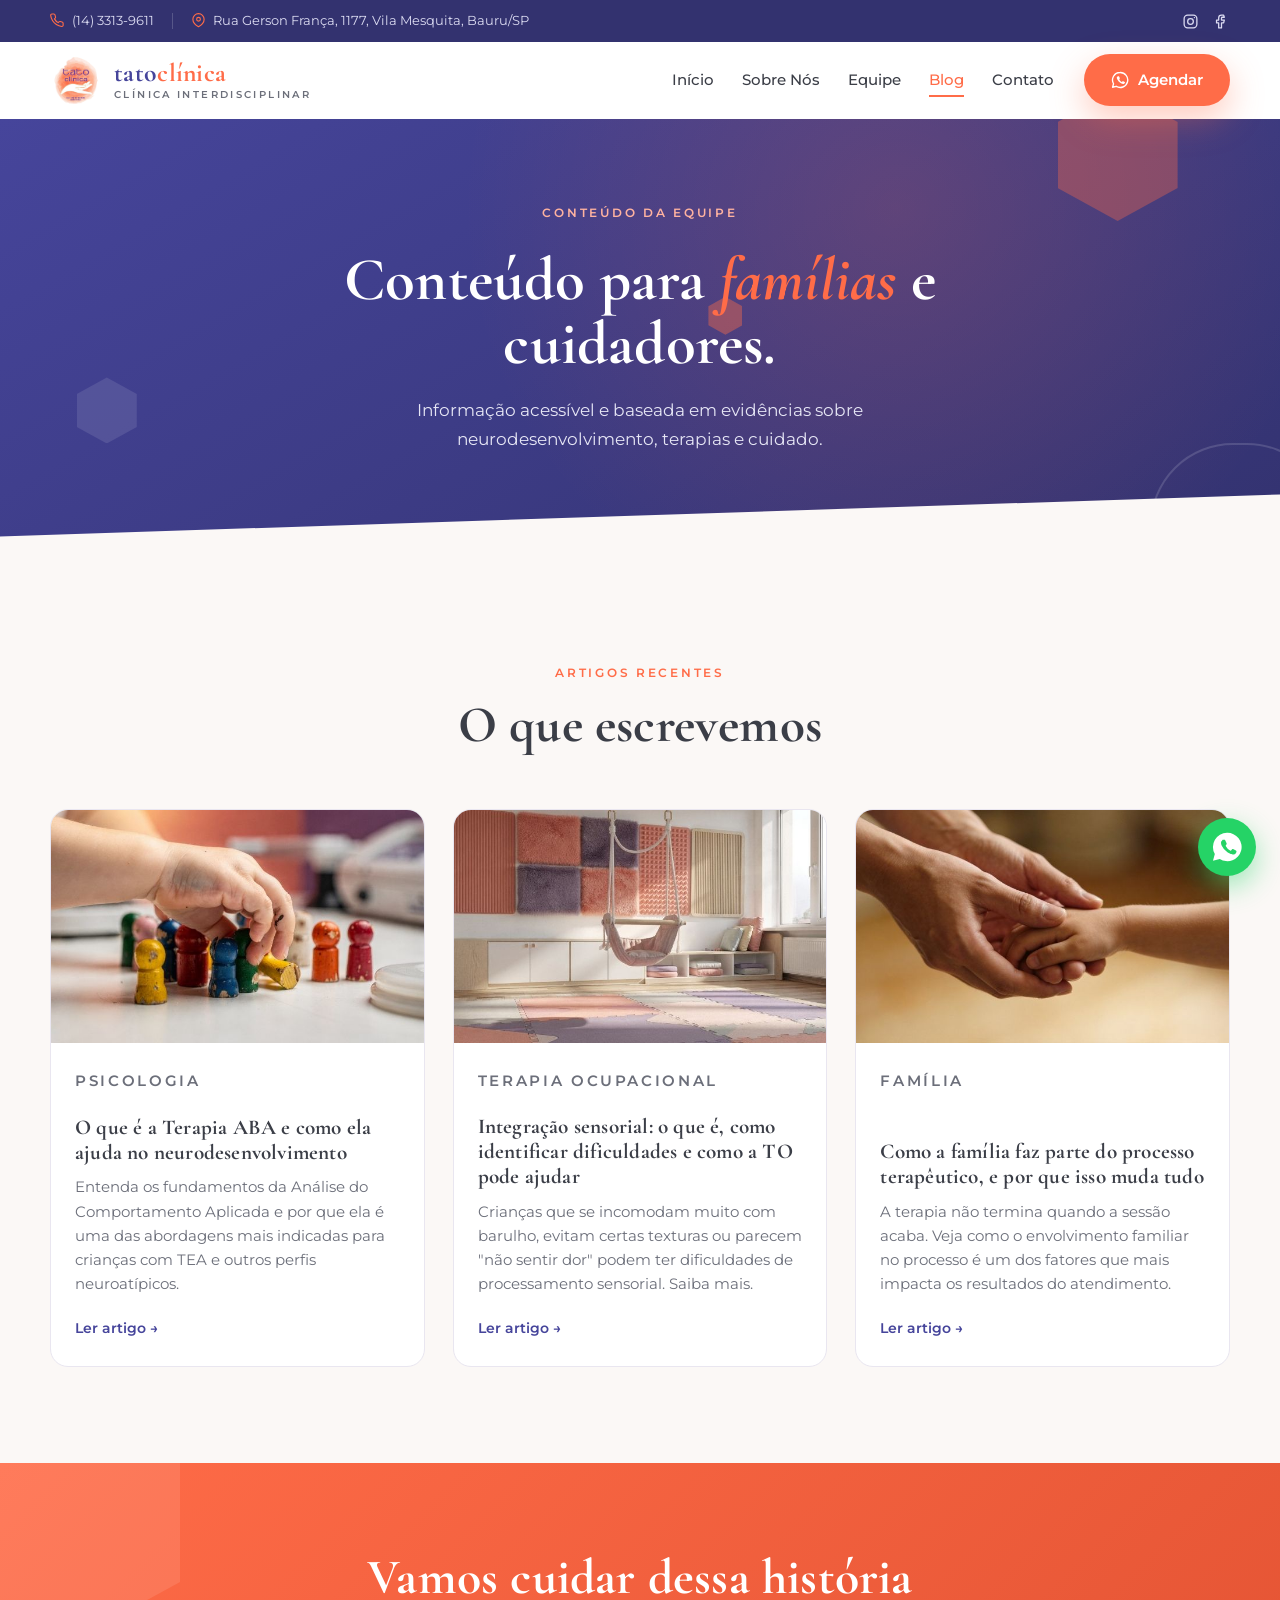
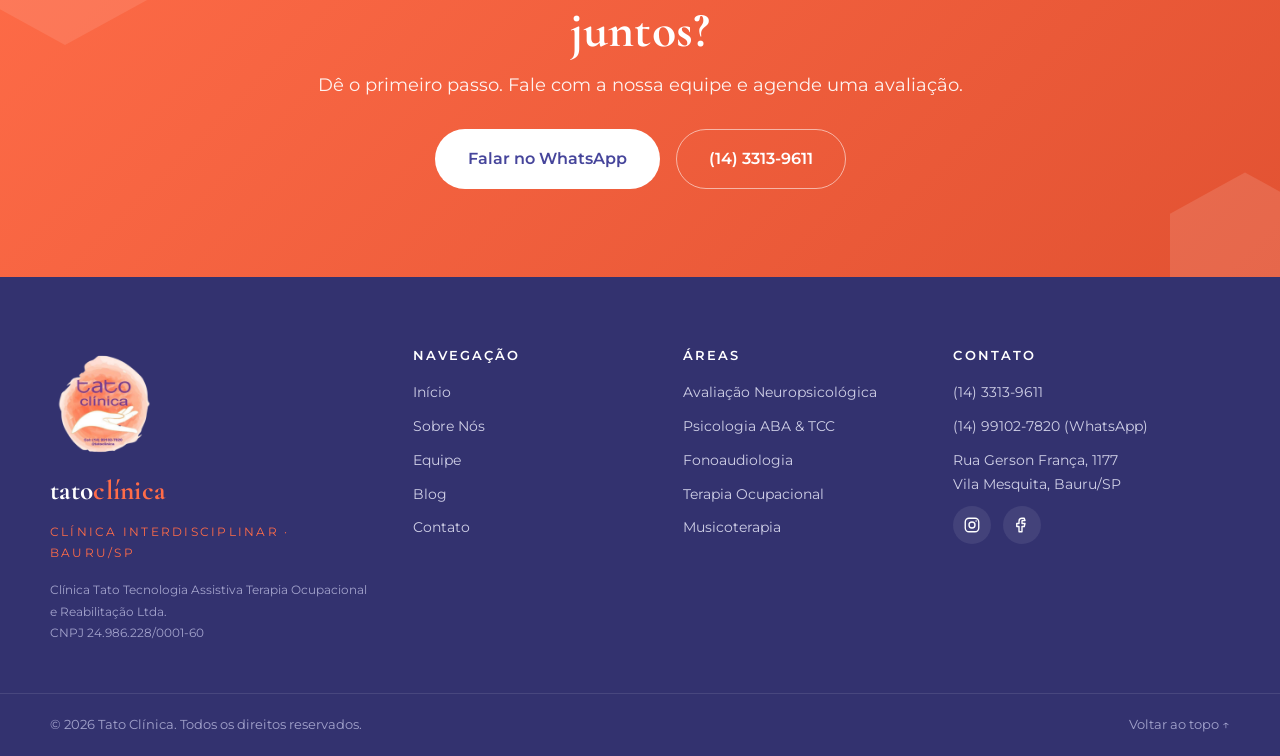
==== commit 62b76a08: "feat: adiciona Rosemari Colombo à equipe e corrige telefone fixo Inclui card da nova terapeuta ocupa" ====
--- a/blog/index.html
+++ b/blog/index.html
@@ -6,6 +6,7 @@
   <meta name="viewport" content="width=device-width, initial-scale=1.0" />
   <title>Blog | Tato Clínica</title>
   <meta name="description" content="Artigos sobre neurodesenvolvimento, terapias e orientações para famílias, escritos pela equipe da Tato Clínica em Bauru/SP." />
+  <link rel="canonical" href="https://www.tatoclinica.com.br/blog/" />
   <link rel="apple-touch-icon" sizes="180x180" href="/assets/img/apple-touch-icon.png" />
   <link rel="icon" type="image/png" sizes="32x32" href="/assets/img/favicon-32x32.png" />
   <link rel="icon" type="image/png" sizes="16x16" href="/assets/img/favicon-16x16.png" />
@@ -26,7 +27,7 @@
     <div class="container topbar__inner">
       <span class="topbar__item">
         <svg class="ic" viewBox="0 0 24 24" aria-hidden="true"><path d="M21 16.5v3a2 2 0 0 1-2.2 2 19.8 19.8 0 0 1-8.6-3.1 19.5 19.5 0 0 1-6-6A19.8 19.8 0 0 1 1.1 3.8 2 2 0 0 1 3.1 1.6h3a2 2 0 0 1 2 1.7c.1 1 .4 1.9.7 2.8a2 2 0 0 1-.5 2.1L7.1 9.4a16 16 0 0 0 6 6l1.2-1.2a2 2 0 0 1 2.1-.5c.9.3 1.8.6 2.8.7a2 2 0 0 1 1.7 2Z"/></svg>
-        (14) 3213-9611
+        (14) 3313-9611
       </span>
       <span class="topbar__divider" aria-hidden="true"></span>
       <span class="topbar__item">
@@ -159,7 +160,7 @@
         <p>Dê o primeiro passo. Fale com a nossa equipe e agende uma avaliação.</p>
         <div class="cta-band__actions">
           <a class="btn btn--white btn--lg" href="https://wa.me/5514991027820?text=Ol%C3%A1!%20Gostaria%20de%20agendar%20uma%20avalia%C3%A7%C3%A3o%20na%20Tato%20Cl%C3%ADnica." target="_blank" rel="noopener">Falar no WhatsApp</a>
-          <a class="btn btn--outline-light btn--lg" href="tel:+551432139611">(14) 3213-9611</a>
+          <a class="btn btn--outline-light btn--lg" href="tel:+551433139611">(14) 3313-9611</a>
         </div>
       </div>
     </section>
@@ -196,7 +197,7 @@
 
       <div class="footer__col footer__contact">
         <h4>Contato</h4>
-        <a href="tel:+551432139611">(14) 3213-9611</a>
+        <a href="tel:+551433139611">(14) 3313-9611</a>
         <a href="https://wa.me/5514991027820" target="_blank" rel="noopener">(14) 99102-7820 (WhatsApp)</a>
         <span>Rua Gerson França, 1177<br>Vila Mesquita, Bauru/SP</span>
         <div class="footer__social">
--- a/style.css
+++ b/style.css
@@ -159,6 +159,20 @@
 .hero__badge span{font-size:.74rem;font-weight:600;text-transform:uppercase;letter-spacing:.12em}
 .hero__wave{position:absolute;left:0;right:0;bottom:-1px;height:70px;background:var(--branco);clip-path:polygon(0 60%,100% 0,100% 100%,0 100%)}
 
+/* ---------- 10 anos ---------- */
+.anniversary{padding:56px 0 48px;background:var(--roxo-050)}
+.anniversary__inner{display:flex;justify-content:center}
+.anniversary__figure{
+  margin:0;
+  max-width:min(480px, 92vw);
+  border-radius:24px;
+  overflow:hidden;
+  background:#fff;
+  border:1px solid var(--line);
+  box-shadow:var(--shadow-md);
+}
+.anniversary__figure img{display:block;width:100%;height:auto}
+
 /* ---------- Stats ---------- */
 .stats{background:var(--branco);padding:64px 0}
 .stats__grid{display:grid;grid-template-columns:repeat(3,1fr);gap:30px}
@@ -174,9 +188,10 @@
 .sobre__media{position:relative}
 .hexframe{position:relative;border-radius:24px;overflow:hidden;box-shadow:var(--shadow-md)}
 .hexframe img{width:100%;height:480px;object-fit:cover}
+.hexframe--graphic img{height:auto;max-height:520px;object-fit:contain;background:#fff;padding:12px}
 .hexframe__accent{position:absolute;width:130px;height:144px;background:var(--coral);clip-path:polygon(50% 0,100% 25%,100% 75%,50% 100%,0 75%,0 25%);top:-34px;left:-34px;z-index:-1;opacity:.9}
 .sobre__media::after{content:"";position:absolute;width:90px;height:100px;border:2px solid var(--roxo-300);clip-path:polygon(50% 0,100% 25%,100% 75%,50% 100%,0 75%,0 25%);bottom:-30px;right:-22px;z-index:-1}
-.sobre__text p{margin-bottom:18px;color:var(--carvao)}
+.sobre__text p{margin-bottom:18px;color:var(--carvao);text-align:justify;hyphens:auto}
 .sobre__text strong{color:var(--carvao)}
 .pills{display:flex;flex-wrap:wrap;gap:10px;margin-top:28px}
 .pills li{background:rgba(255,255,255,.65);color:var(--roxo);font-size:.84rem;font-weight:500;padding:9px 16px;border-radius:999px;border:1px solid rgba(70,69,155,.18)}
@@ -193,7 +208,7 @@
 .area-card__icon svg{width:28px;height:28px;fill:none;stroke:#fff;stroke-width:1.7;stroke-linecap:round;stroke-linejoin:round}
 .area-card:hover .area-card__icon{background:linear-gradient(150deg,var(--coral),var(--coral-700));transform:rotate(-6deg) scale(1.05)}
 .area-card h3{font-size:1.45rem;margin-bottom:10px}
-.area-card p{color:var(--muted);font-size:.95rem}
+.area-card p{color:var(--muted);font-size:.95rem;text-align:justify;hyphens:auto}
 
 /* ---------- Missão / Visão ---------- */
 .purpose{position:relative;background:linear-gradient(135deg,var(--carvao),#2e313a);color:#fff;padding:96px 0;overflow:hidden}
@@ -203,7 +218,7 @@
 .purpose__card{background:rgba(255,255,255,.05);border:1px solid rgba(255,255,255,.12);border-radius:var(--radius);padding:40px 38px;backdrop-filter:blur(4px);transition:transform .35s var(--ease), background .35s}
 .purpose__card:hover{transform:translateY(-6px);background:rgba(255,255,255,.08)}
 .purpose__tag{font-family:var(--font-display);font-size:1.9rem;color:var(--coral);display:block;margin-bottom:14px}
-.purpose__card p{color:#dadbe4;font-size:1.05rem}
+.purpose__card p{color:#dadbe4;font-size:1.05rem;text-align:justify;hyphens:auto}
 
 /* ---------- Valores ---------- */
 .values{padding:104px 0;background:var(--branco)}
@@ -212,21 +227,157 @@
 .value:hover{transform:translateY(-6px);box-shadow:var(--shadow-sm);background:#fff}
 .value__hex{display:grid;place-items:center;width:50px;height:56px;margin-bottom:18px;background:var(--coral-300);color:var(--coral-700);font-family:var(--font-display);font-weight:700;font-size:1.25rem;clip-path:polygon(50% 0,100% 25%,100% 75%,50% 100%,0 75%,0 25%)}
 .value h3{font-size:1.28rem;margin-bottom:8px}
-.value p{color:var(--muted);font-size:.9rem}
+.value p{color:var(--muted);font-size:.9rem;text-align:justify;hyphens:auto}
 
 /* ---------- Equipe ---------- */
 .team{padding:104px 0;background:var(--roxo-050)}
-.team__grid{display:grid;grid-template-columns:repeat(4,1fr);gap:26px}
-.member{background:#fff;border:1px solid var(--line);border-radius:var(--radius);padding:32px 22px;text-align:center;transition:transform .35s var(--ease), box-shadow .35s}
-.member:hover{transform:translateY(-8px);box-shadow:var(--shadow-md)}
-.member__frame{width:140px;height:154px;margin:0 auto 18px;position:relative}
-.member__frame::before{content:"";position:absolute;inset:-7px;background:var(--coral);clip-path:polygon(50% 0,100% 25%,100% 75%,50% 100%,0 75%,0 25%);transition:.35s var(--ease)}
-.member:hover .member__frame::before{background:var(--roxo);transform:rotate(6deg)}
-.member__frame img{position:relative;width:100%;height:100%;object-fit:cover;clip-path:polygon(50% 0,100% 25%,100% 75%,50% 100%,0 75%,0 25%)}
-.member h3{font-size:1.32rem;margin-bottom:2px}
-.member__role{color:var(--coral);font-weight:600;font-size:.86rem}
-.member__reg{color:var(--roxo);font-size:.74rem;font-weight:600;letter-spacing:.05em;margin:4px 0 12px}
-.member__areas{color:var(--muted);font-size:.83rem;line-height:1.55}
+.team__grid{
+  display:grid;
+  grid-template-columns:repeat(4,1fr);
+  gap:22px;
+  align-items:start;
+}
+.member{
+  position:relative;
+  background:#fff;
+  border:1px solid var(--line);
+  border-radius:var(--radius);
+  overflow:hidden;
+  text-align:left;
+  box-shadow:var(--shadow-sm);
+  display:flex;
+  flex-direction:column;
+  transition:transform .35s var(--ease), box-shadow .35s var(--ease), border-color .35s var(--ease);
+}
+.member:hover{
+  transform:translateY(-8px);
+  box-shadow:var(--shadow-md);
+  border-color:rgba(152,151,207,.55);
+}
+.member__visual{
+  position:relative;
+  background:linear-gradient(180deg, var(--warm) 0%, #fff 100%);
+  line-height:0;
+  flex:none;
+  overflow:hidden;
+}
+.member__visual::before{
+  content:"";
+  position:absolute;
+  top:10px;
+  right:10px;
+  width:24px;
+  height:26px;
+  background:var(--coral);
+  opacity:0;
+  clip-path:polygon(50% 0,100% 25%,100% 75%,50% 100%,0 75%,0 25%);
+  transition:opacity .35s var(--ease), transform .45s var(--ease);
+  z-index:2;
+  pointer-events:none;
+}
+.member:hover .member__visual::before{
+  opacity:.32;
+  transform:rotate(8deg) scale(1.08);
+}
+.member__visual::after{
+  content:"";
+  position:absolute;
+  inset:auto 0 0;
+  height:3px;
+  background:linear-gradient(90deg, var(--coral), var(--roxo));
+  transform:scaleX(0);
+  transform-origin:left;
+  transition:transform .4s var(--ease);
+  z-index:2;
+}
+.member:hover .member__visual::after{transform:scaleX(1)}
+.member__visual img,
+.member__visual picture{display:block;width:100%}
+.member__visual img{
+  height:clamp(148px, 13.5vw, 178px);
+  object-fit:cover;
+  object-position:center 20%;
+  transition:transform .55s var(--ease);
+}
+.member:hover .member__visual img{transform:scale(1.05)}
+.member__body{
+  padding:14px 16px 18px;
+  transition:background .35s var(--ease);
+  flex:1;
+  display:flex;
+  flex-direction:column;
+}
+.member:hover .member__body{background:linear-gradient(180deg, #fff 0%, var(--roxo-050) 100%)}
+.member h3{font-size:1.02rem;margin-bottom:3px;color:var(--roxo-800);line-height:1.2}
+.member__role{
+  color:var(--coral);
+  font-weight:600;
+  font-size:.72rem;
+  letter-spacing:.06em;
+  text-transform:uppercase;
+  margin-bottom:10px;
+}
+.member__summary{
+  font-size:.82rem;
+  line-height:1.6;
+  color:var(--carvao);
+  text-align:justify;
+  hyphens:auto;
+}
+.member__summary + .member__summary{
+  margin-top:10px;
+  padding-top:10px;
+  border-top:1px solid var(--line);
+}
+.member__summary strong{
+  display:block;
+  margin-bottom:4px;
+  font-family:var(--font-body);
+  font-size:.62rem;
+  font-weight:600;
+  letter-spacing:.12em;
+  text-transform:uppercase;
+  color:var(--roxo);
+}
+.member__focus{display:grid;gap:0}
+.member__focus h4{
+  font-family:var(--font-body);
+  font-size:.64rem;
+  font-weight:600;
+  letter-spacing:.12em;
+  text-transform:uppercase;
+  color:var(--roxo);
+  margin-bottom:8px;
+}
+.member__focus h4:not(:first-child){margin-top:14px;padding-top:14px;border-top:1px solid var(--line)}
+.member__focus ul{display:flex;flex-direction:column;gap:5px}
+.member__focus li{
+  position:relative;
+  padding-left:18px;
+  color:var(--muted);
+  font-size:.76rem;
+  line-height:1.45;
+}
+.member__focus li::before{
+  content:"";
+  position:absolute;
+  left:0;
+  top:.55em;
+  width:5px;
+  height:5px;
+  border-radius:50%;
+  background:var(--coral);
+}
+.member__reg{color:var(--roxo);font-size:.72rem;font-weight:600;letter-spacing:.05em;margin:4px 0 12px}
+.member__areas{color:var(--muted);font-size:.78rem;line-height:1.5}
+/* legado: cards com foto hexagonal pequena (se reutilizado no futuro) */
+.member:not(.member--showcase){text-align:center;padding:32px 22px}
+.member:not(.member--showcase) .member__frame{width:140px;height:154px;margin:0 auto 18px;position:relative}
+.member:not(.member--showcase) .member__frame::before{content:"";position:absolute;inset:-7px;background:var(--coral);clip-path:polygon(50% 0,100% 25%,100% 75%,50% 100%,0 75%,0 25%);transition:.35s var(--ease)}
+.member:not(.member--showcase):hover .member__frame::before{background:var(--roxo);transform:rotate(6deg)}
+.member:not(.member--showcase) .member__frame img{position:relative;width:100%;height:100%;object-fit:cover;clip-path:polygon(50% 0,100% 25%,100% 75%,50% 100%,0 75%,0 25%)}
+
+.prose-centered{max-width:680px;margin:0 auto;color:var(--carvao);text-align:justify;hyphens:auto;line-height:1.7}
 
 /* ---------- CTA band ---------- */
 .cta-band{position:relative;background:linear-gradient(135deg,var(--coral),var(--coral-700));color:#fff;padding:88px 0;overflow:hidden;text-align:center}
@@ -292,6 +443,8 @@
   .area-card--wide{grid-column:span 2}
   .purpose__grid{grid-template-columns:1fr}
   .footer__grid{grid-template-columns:1fr 1fr}
+  .member__visual img{height:clamp(170px, 24vw, 210px)}
+  .member__body{padding:16px 18px 20px}
 }
 @media (max-width:760px){
   .topbar__item:nth-child(3),.topbar__divider{display:none}
@@ -317,6 +470,12 @@
   .hero__figure img{height:320px}
   .cta-band__actions{flex-direction:column}
   .btn{width:100%;justify-content:center}
+  .anniversary{padding:40px 0 32px}
+  .team{padding:80px 0}
+  .team__grid{gap:18px}
+  .member__visual img{height:clamp(200px, 48vw, 260px)}
+  .member__body{padding:18px 20px 22px}
+  .member__summary{font-size:.8rem;line-height:1.58}
   .footer__grid{grid-template-columns:1fr}
 }
 
